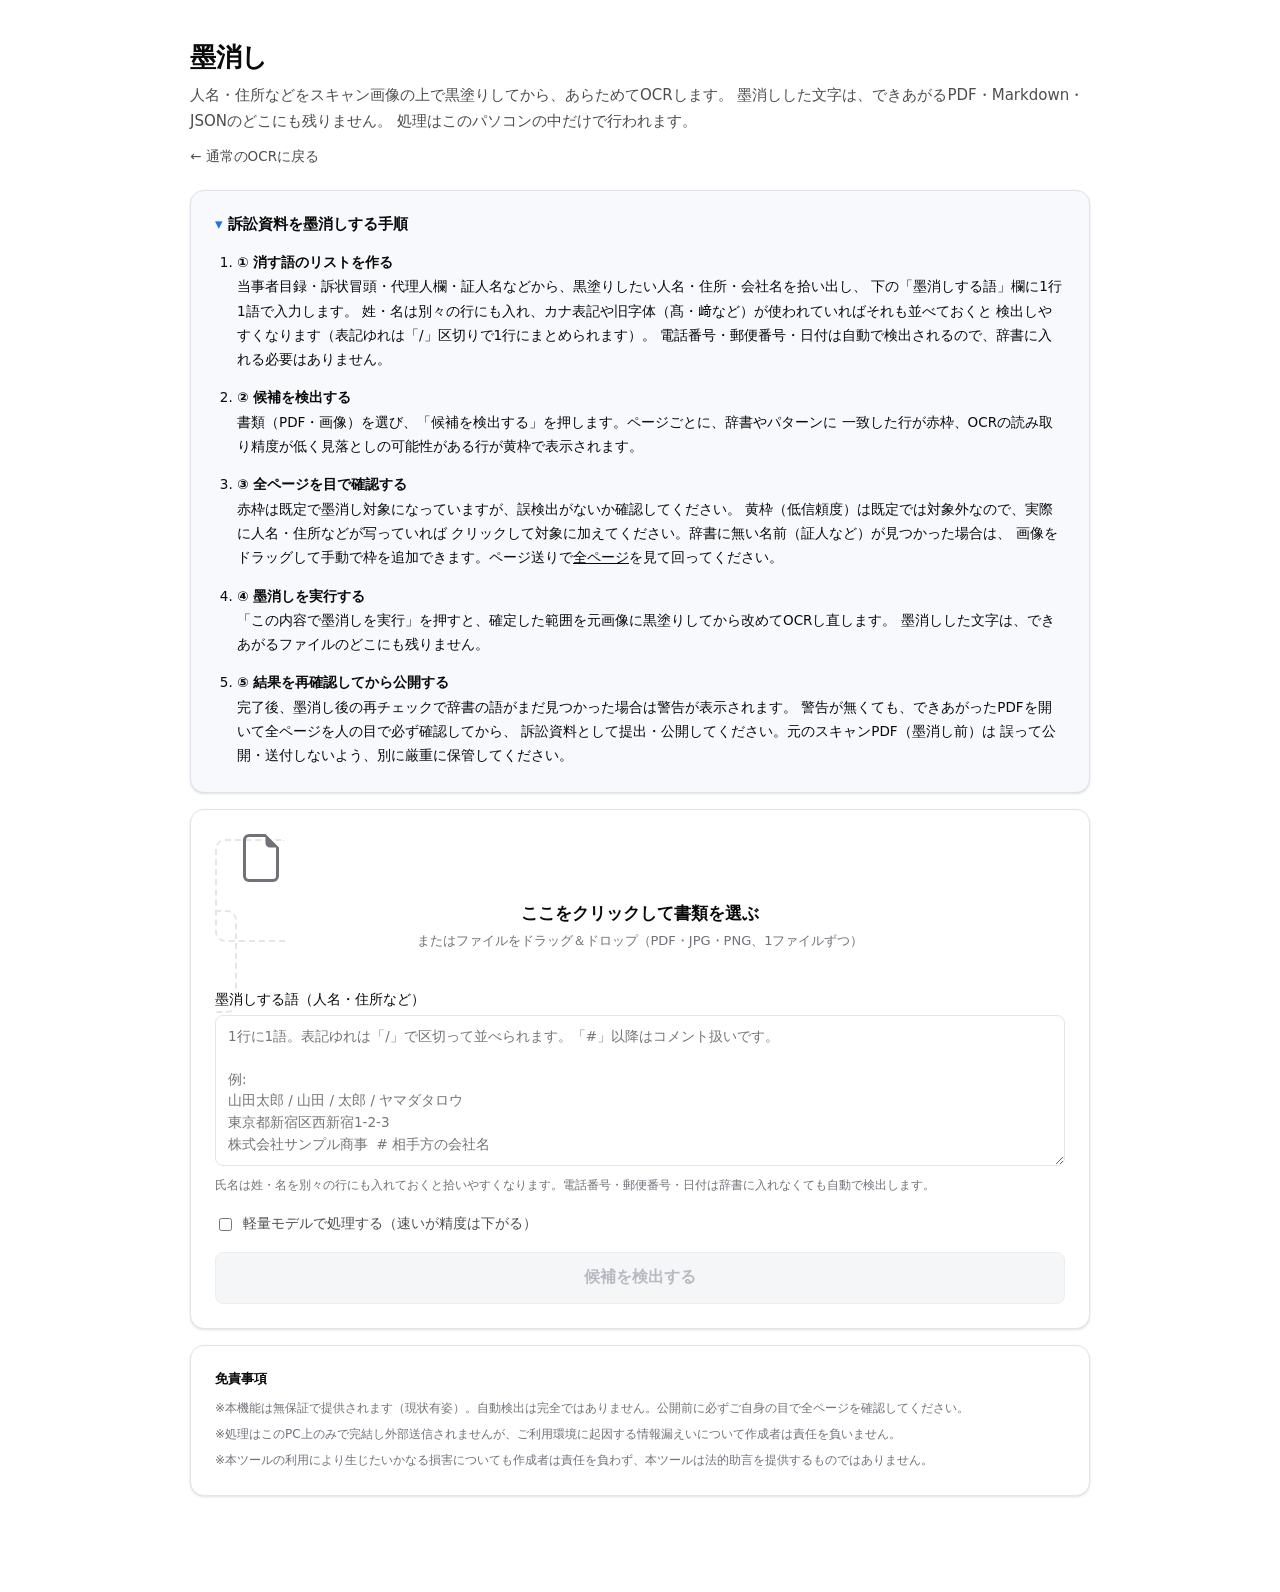
==== static/redact.html @ 0b7fd2a6 "Update scan-ocr" ====
<!DOCTYPE html>
<html lang="ja">
<head>
<meta charset="utf-8">
<meta name="viewport" content="width=device-width, initial-scale=1">
<title>墨消し - スキャンOCR</title>
<link rel="icon" type="image/svg+xml" href="favicon.svg">
<link rel="stylesheet" href="style.css?v=9">
<link rel="stylesheet" href="redact.css?v=1">
</head>
<body>
<div class="wrap wrap-wide">

  <h1 class="page-title">墨消し</h1>
  <p class="page-desc">
    人名・住所などをスキャン画像の上で黒塗りしてから、あらためてOCRします。
    墨消しした文字は、できあがるPDF・Markdown・JSONのどこにも残りません。
    処理はこのパソコンの中だけで行われます。
  </p>
  <p class="nav-link"><a href="index.html">← 通常のOCRに戻る</a></p>

  <!-- 訴訟資料を墨消しする手順 -->
  <details class="card howto-card" open>
    <summary class="howto-summary">訴訟資料を墨消しする手順</summary>
    <ol class="howto-list">
      <li>
        <strong>① 消す語のリストを作る</strong><br>
        当事者目録・訴状冒頭・代理人欄・証人名などから、黒塗りしたい人名・住所・会社名を拾い出し、
        下の「墨消しする語」欄に1行1語で入力します。
        姓・名は別々の行にも入れ、カナ表記や旧字体（髙・﨑など）が使われていればそれも並べておくと
        検出しやすくなります（表記ゆれは「/」区切りで1行にまとめられます）。
        電話番号・郵便番号・日付は自動で検出されるので、辞書に入れる必要はありません。
      </li>
      <li>
        <strong>② 候補を検出する</strong><br>
        書類（PDF・画像）を選び、「候補を検出する」を押します。ページごとに、辞書やパターンに
        一致した行が赤枠、OCRの読み取り精度が低く見落としの可能性がある行が黄枠で表示されます。
      </li>
      <li>
        <strong>③ 全ページを目で確認する</strong><br>
        赤枠は既定で墨消し対象になっていますが、誤検出がないか確認してください。
        黄枠（低信頼度）は既定では対象外なので、実際に人名・住所などが写っていれば
        クリックして対象に加えてください。辞書に無い名前（証人など）が見つかった場合は、
        画像をドラッグして手動で枠を追加できます。ページ送りで<u>全ページ</u>を見て回ってください。
      </li>
      <li>
        <strong>④ 墨消しを実行する</strong><br>
        「この内容で墨消しを実行」を押すと、確定した範囲を元画像に黒塗りしてから改めてOCRし直します。
        墨消しした文字は、できあがるファイルのどこにも残りません。
      </li>
      <li>
        <strong>⑤ 結果を再確認してから公開する</strong><br>
        完了後、墨消し後の再チェックで辞書の語がまだ見つかった場合は警告が表示されます。
        警告が無くても、できあがったPDFを開いて全ページを人の目で必ず確認してから、
        訴訟資料として提出・公開してください。元のスキャンPDF（墨消し前）は
        誤って公開・送付しないよう、別に厳重に保管してください。
      </li>
    </ol>
  </details>

  <!-- ① 取り込み -->
  <div class="card" id="uploadCard">
    <label class="dropzone" id="dropzone">
      <svg class="icon-lg" xmlns="http://www.w3.org/2000/svg" fill="currentColor" viewBox="0 0 16 16" aria-hidden="true">
        <path d="M14 14V4.5L9.5 0H4a2 2 0 0 0-2 2v12a2 2 0 0 0 2 2h8a2 2 0 0 0 2-2M9.5 3A1.5 1.5 0 0 0 11 4.5h2V14a1 1 0 0 1-1 1H4a1 1 0 0 1-1-1V2a1 1 0 0 1 1-1h5.5z"/>
      </svg>
      <p id="dropHint">ここをクリックして書類を選ぶ<br><span class="dropzone-sub">またはファイルをドラッグ＆ドロップ（PDF・JPG・PNG、1ファイルずつ）</span></p>
      <div class="filename" id="filename" hidden></div>
      <input type="file" id="fileInput" accept=".pdf,.jpg,.jpeg,.png,.bmp,.tiff,.tif">
    </label>

    <div class="field-group">
      <div class="field-label">墨消しする語（人名・住所など）</div>
      <textarea class="text-area" id="dictionaryInput" rows="6" placeholder="1行に1語。表記ゆれは「/」で区切って並べられます。「#」以降はコメント扱いです。&#10;&#10;例:&#10;山田太郎 / 山田 / 太郎 / ヤマダタロウ&#10;東京都新宿区西新宿1-2-3&#10;株式会社サンプル商事  # 相手方の会社名"></textarea>
      <p class="field-hint-plain">氏名は姓・名を別々の行にも入れておくと拾いやすくなります。電話番号・郵便番号・日付は辞書に入れなくても自動で検出します。</p>
    </div>

    <div class="options-row">
      <input type="checkbox" id="liteMode">
      <label for="liteMode">軽量モデルで処理する（速いが精度は下がる）</label>
    </div>

    <div class="actions-row">
      <button class="btn-primary btn-big" id="startBtn" disabled>候補を検出する</button>
    </div>
  </div>

  <!-- ② 検出中 -->
  <div class="card" id="progressCard" hidden>
    <p id="progressText">処理中…</p>
    <div class="progress-bar"><div class="progress-fill" id="progressFill"></div></div>
  </div>

  <!-- ③ レビュー -->
  <div class="card review-card" id="reviewCard" hidden>
    <p class="field-hint-plain review-help">
      赤枠＝自動検出された候補（黒塗り対象）。黄枠＝OCRの信頼度が低い行（要確認、既定では対象外）。
      枠をクリックで対象/対象外を切り替え。画像の上をドラッグすると手動で枠を追加できます。
    </p>

    <div class="page-nav">
      <button class="btn-outline" id="prevPageBtn">← 前のページ</button>
      <span id="pageIndicator">ページ 1 / 1</span>
      <button class="btn-outline" id="nextPageBtn">次のページ →</button>
    </div>

    <div class="canvas-wrap" id="canvasWrap">
      <img id="pageImg" alt="">
      <canvas id="overlay"></canvas>
    </div>

    <div class="candidate-list" id="candidateList"></div>

    <details class="advanced" open>
      <summary>出力設定</summary>
      <div class="field-group">
        <div class="field-label">作成するファイル</div>
        <div class="checkbox-row">
          <label><input type="checkbox" class="outputChk" value="pdf" checked> テキスト乗せPDF</label>
          <label><input type="checkbox" class="outputChk" value="md"> Markdown</label>
          <label><input type="checkbox" class="outputChk" value="json"> JSON</label>
        </div>
      </div>
      <div class="field-group">
        <div class="field-label">ファイル名（拡張子は自動で付きます）</div>
        <input type="text" class="text-input" id="nameTemplate" value="{stem}_墨消し済み">
      </div>
      <div class="field-group">
        <div class="field-label">保存先フォルダ（任意）</div>
        <div class="folder-row">
          <span class="folder-path" id="folderPath">未選択（ダウンロードのみ）</span>
          <button type="button" class="btn-outline" id="pickFolderBtn">フォルダを選ぶ</button>
        </div>
      </div>
    </details>

    <div class="actions-row">
      <button class="btn-primary btn-big" id="applyBtn">この内容で墨消しを実行</button>
    </div>
  </div>

  <!-- ④ 実行中 -->
  <div class="card" id="applyProgressCard" hidden>
    <p id="applyProgressText">墨消しを焼き込んでOCRし直しています…</p>
    <div class="progress-bar"><div class="progress-fill" id="applyProgressFill"></div></div>
  </div>

  <!-- ⑤ 結果 -->
  <div class="card" id="resultCard" hidden>
    <p class="result-summary" id="resultSummary"></p>
    <p class="saved-note" id="savedNote" hidden></p>
    <div class="result-row" id="resultItems"></div>

    <div class="leftover-box" id="leftoverBox" hidden>
      <div class="leftover-title">⚠ 墨消し後の再チェックで、辞書の語がまだ見つかりました</div>
      <p class="field-hint-plain">誤検出の可能性もありますが、念のため出力ファイルの該当ページをご自身の目でも確認してください。</p>
      <ul id="leftoverList"></ul>
    </div>

    <div class="reset-row">
      <button class="btn-outline" id="resetBtn">別のファイルを処理する</button>
    </div>
  </div>

  <!-- エラー -->
  <div class="card error-card" id="errorCard" hidden>
    <p id="errorText"></p>
  </div>

  <div class="card disclaimer-card">
    <div class="disclaimer-title">免責事項</div>
    <p class="disclaimer-text">※本機能は無保証で提供されます（現状有姿）。自動検出は完全ではありません。公開前に必ずご自身の目で全ページを確認してください。</p>
    <p class="disclaimer-text">※処理はこのPC上のみで完結し外部送信されませんが、ご利用環境に起因する情報漏えいについて作成者は責任を負いません。</p>
    <p class="disclaimer-text">※本ツールの利用により生じたいかなる損害についても作成者は責任を負わず、本ツールは法的助言を提供するものではありません。</p>
  </div>

</div>
<script src="redact.js?v=1"></script>
</body>
</html>
---- static/style.css ----
* { box-sizing: border-box; }
[hidden] { display: none !important; }
/* sidenote-pdf系と共通のデザイントークン（templex.jp実測分） */
:root {
  --tx-text: #0a0a0a;
  --tx-muted: #4d4d4d;
  --tx-muted-2: #71717a;
  --tx-border: #e5e5e5;
  --tx-bg-muted: #f2f2f2;
  --tx-radius-card: 14px;
  --tx-radius-btn: 8px;
  --tx-shadow-sm: 0 1px 3px rgba(0,0,0,.1), 0 1px 2px -1px rgba(0,0,0,.1);
  --tx-shadow-md: 0 4px 6px -1px rgba(0,0,0,.1), 0 2px 4px -2px rgba(0,0,0,.1);
  --accent: #1a73e8;
  --danger: #d33;
}
body {
  margin: 0; color: var(--tx-text); background: #fff;
  font-family: "Source Sans Pro", system-ui, "Hiragino Kaku Gothic ProN", Meiryo, sans-serif;
  padding: 40px 20px 80px;
}
.wrap { max-width: 640px; margin: 0 auto; }

.page-title { font-size: 26px; font-weight: 700; margin: 0 0 8px; letter-spacing: -.3px; }
.page-desc { font-size: 15px; color: var(--tx-muted); margin: 0 0 32px; line-height: 1.7; }

.card {
  border: 1px solid var(--tx-border); border-radius: var(--tx-radius-card);
  box-shadow: var(--tx-shadow-sm); background: #fff; padding: 24px; margin-bottom: 16px;
}

/* ── ファイル選択（ドロップゾーン） ── */
.dropzone {
  border: 2px dashed var(--tx-border); border-radius: 10px; padding: 40px 20px;
  text-align: center; cursor: pointer; transition: border-color .15s, background .15s;
}
.dropzone:hover, .dropzone.dragover { border-color: var(--tx-text); background: var(--tx-bg-muted); }
.dropzone .icon-lg { width: 48px; height: 48px; color: var(--tx-muted-2); margin-bottom: 14px; }
.dropzone p { margin: 0; font-size: 17px; font-weight: 600; color: var(--tx-text); line-height: 1.6; }
.dropzone-sub { display: block; font-size: 13px; font-weight: 400; color: var(--tx-muted-2); margin-top: 4px; }
.dropzone .filename { font-size: 16px; font-weight: 600; color: var(--tx-text); margin-top: 10px; }
.dropzone input[type="file"] { display: none; }

.options-row { display: flex; align-items: center; gap: 8px; margin-top: 20px; font-size: 13.5px; color: var(--tx-muted); }
.options-row input[type="checkbox"] { flex: none; }

/* ── 詳しい設定（フォルダ一括・ファイル名など、普段は畳んでおく） ── */
.advanced { margin-top: 20px; border-top: 1px solid var(--tx-border); padding-top: 16px; }
.advanced summary {
  cursor: pointer; font-size: 13.5px; color: var(--tx-muted); font-weight: 500; list-style: none;
}
.advanced summary::-webkit-details-marker { display: none; }
.advanced summary::before { content: "▸ "; color: var(--tx-muted-2); }
.advanced[open] summary::before { content: "▾ "; }
.advanced[open] summary { margin-bottom: 4px; }

/* ── 詳しい設定の中の小見出し（処理対象・出力・処理オプション） ── */
.msec { font-size: 13px; font-weight: 700; color: var(--tx-text); margin: 36px 0 12px; }
.msec:first-child { margin-top: 0; }

/* ── 出力形式・ファイル名・保存先フォルダ ── */
.field-group { margin-top: 20px; }
.field-label { font-size: 13.5px; color: var(--tx-text); margin: 0 0 6px; }
.field-hint-plain { font-size: 11.5px; color: var(--tx-muted-2); margin: 6px 0 0; line-height: 1.6; }
.checkbox-row { display: flex; flex-wrap: wrap; gap: 8px 20px; font-size: 14px; color: var(--tx-text); }
.checkbox-row label { display: inline-flex; align-items: center; gap: 6px; cursor: pointer; }
.field-hint { font-size: 11.5px; color: var(--danger); margin: 6px 0 0; }
.folder-row { display: flex; align-items: center; gap: 10px; }
.folder-path {
  flex: 1 1 auto; min-width: 0; font-size: 13.5px; color: var(--tx-muted);
  overflow: hidden; text-overflow: ellipsis; white-space: nowrap;
  border: 1px solid var(--tx-border); border-radius: var(--tx-radius-btn); padding: 0 12px; height: 40px;
  display: flex; align-items: center; background: var(--tx-bg-muted);
}
.folder-row .btn-outline { flex: none; }
.btn-icon-only { width: 40px; padding: 0; }
.text-input {
  width: 100%; height: 40px; padding: 0 12px; border-radius: var(--tx-radius-btn);
  border: 1px solid var(--tx-border); font-size: 14px; font-family: inherit;
  background: #fff; color: var(--tx-text);
}
.text-input:focus { outline: none; border-color: var(--tx-text); box-shadow: 0 0 0 3px rgba(10,10,10,.08); }

.actions-row { margin-top: 18px; }

/* ── ボタン共通 ── */
.btn-outline, .btn-primary {
  font-size: 14px; height: 40px; padding: 0 18px; border-radius: var(--tx-radius-btn);
  font-weight: 500; cursor: pointer; display: inline-flex; align-items: center; justify-content: center;
  gap: 6px; text-decoration: none; white-space: nowrap; font-family: inherit;
}
.btn-outline { background: #fff; color: var(--tx-text); border: 1px solid var(--tx-border); }
.btn-outline:hover { background: var(--tx-bg-muted); }
.btn-primary { background: var(--tx-text); color: #fff; border: 1px solid var(--tx-text); }
.btn-primary:hover { background: #262626; }
.btn-primary:disabled, .btn-outline:disabled { background: #f5f6f8; color: #b7bac2; border-color: #eee; cursor: not-allowed; }
.icon { width: 1.05em; height: 1.05em; flex: none; }

/* 一番押してほしい操作なので、幅いっぱい・大きめにして迷わせない */
.btn-big { width: 100%; height: 52px; font-size: 16px; font-weight: 600; }

/* ── 処理中 ── */
#progressCard p { margin: 0 0 12px; font-size: 14px; color: var(--tx-muted); font-variant-numeric: tabular-nums; }
.progress-bar { height: 8px; border-radius: 999px; background: var(--tx-bg-muted); overflow: hidden; }
.progress-fill { height: 100%; background: var(--tx-text); border-radius: 999px; width: 0%; transition: width .3s; }

/* ── 結果 ── */
.result-summary { margin: 0 0 8px; font-size: 14px; color: var(--tx-muted); }
.saved-note { margin: 0 0 16px; font-size: 13.5px; color: var(--tx-text); display: flex; align-items: center; gap: 10px; flex-wrap: wrap; }
.saved-note .path { color: var(--tx-muted); }
.result-row { display: flex; flex-direction: column; gap: 10px; }
.result-item {
  display: flex; align-items: center; justify-content: space-between; gap: 12px;
  border: 1px solid var(--tx-border); border-radius: 10px; padding: 12px 16px;
}
.result-item-label { display: flex; align-items: center; gap: 10px; font-size: 14px; font-weight: 500; }
.result-item-label .icon { width: 18px; height: 18px; color: var(--tx-muted-2); }
.result-item-desc { font-size: 12px; color: var(--tx-muted-2); margin-top: 2px; }
.reset-row { margin-top: 20px; text-align: center; }

/* ── フォルダ一括処理の結果一覧 ── */
.batch-list { display: flex; flex-direction: column; gap: 6px; font-size: 13.5px; }
.batch-list-item { display: flex; align-items: baseline; gap: 8px; }
.batch-status-ok { color: var(--tx-muted-2); flex: none; }
.batch-status-error { color: var(--danger); flex: none; font-weight: 600; }
.batch-list-item .fname { color: var(--tx-text); overflow-wrap: anywhere; }
.batch-list-item .emsg { color: var(--tx-muted-2); }

/* ── エラー ── */
.error-card { border-color: #f3c9c9; background: #fff7f7; }
.error-card p { margin: 0; font-size: 14px; color: var(--danger); }

/* ── 免責事項 ── */
.disclaimer-title { font-size: 13px; font-weight: 700; color: var(--tx-text); margin: 0 0 10px; }
.disclaimer-text { font-size: 12px; color: var(--tx-muted-2); margin: 0 0 6px; line-height: 1.7; }
.disclaimer-text:last-child { margin-bottom: 0; }

.footer-note { font-size: 12px; color: var(--tx-muted-2); text-align: center; margin-top: 24px; line-height: 1.7; }

@media (max-width: 500px) {
  body { padding: 24px 16px 60px; }
  .card { padding: 18px; }
}
---- static/redact.css ----
/* 墨消しページ専用のスタイル（style.cssのトークン・部品を流用） */

.wrap-wide { max-width: 900px; }

.nav-link { font-size: 13.5px; margin: -18px 0 24px; }
.nav-link a { color: var(--tx-muted); text-decoration: none; }
.nav-link a:hover { color: var(--tx-text); text-decoration: underline; }

/* ── 訴訟資料を墨消しする手順 ── */
.howto-card { background: #f7f9fc; border-color: #dce4f0; }
.howto-summary {
  cursor: pointer; font-size: 15px; font-weight: 700; color: var(--tx-text);
  list-style: none;
}
.howto-summary::-webkit-details-marker { display: none; }
.howto-summary::before { content: "▾ "; color: var(--accent); }
.howto-card:not([open]) .howto-summary::before { content: "▸ "; }
.howto-list { margin: 16px 0 0; padding-left: 22px; display: flex; flex-direction: column; gap: 14px; }
.howto-list li { font-size: 13.5px; line-height: 1.8; color: var(--tx-text); }
.howto-list strong { font-size: 13.5px; }

.text-area {
  width: 100%; min-height: 120px; padding: 10px 12px; border-radius: var(--tx-radius-btn);
  border: 1px solid var(--tx-border); font-size: 13.5px; font-family: inherit;
  background: #fff; color: var(--tx-text); resize: vertical; line-height: 1.6;
}
.text-area:focus { outline: none; border-color: var(--tx-text); box-shadow: 0 0 0 3px rgba(10,10,10,.08); }

.review-help { margin-bottom: 16px; }

.page-nav {
  display: flex; align-items: center; justify-content: center; gap: 16px;
  margin-bottom: 14px; font-size: 13.5px; color: var(--tx-muted);
}
.page-nav span { min-width: 110px; text-align: center; font-variant-numeric: tabular-nums; }

.canvas-wrap {
  position: relative; width: 100%; max-height: 78vh; overflow: auto;
  border: 1px solid var(--tx-border); border-radius: 10px; background: var(--tx-bg-muted);
  text-align: center; line-height: 0;
}
.canvas-wrap img { max-width: 100%; height: auto; display: inline-block; user-select: none; }
.canvas-wrap canvas {
  position: absolute; top: 0; left: 50%; transform: translateX(-50%);
  cursor: crosshair;
}

.candidate-list {
  margin-top: 16px; display: flex; flex-direction: column; gap: 6px;
  max-height: 220px; overflow-y: auto; border-top: 1px solid var(--tx-border); padding-top: 12px;
}
.candidate-row {
  display: flex; align-items: flex-start; gap: 10px; font-size: 13px; padding: 4px 2px;
  border-radius: 6px;
}
.candidate-row:hover { background: var(--tx-bg-muted); }
.candidate-row input[type="checkbox"] { margin-top: 3px; flex: none; }
.candidate-swatch { width: 10px; height: 10px; border-radius: 2px; margin-top: 4px; flex: none; }
.candidate-swatch.dict, .candidate-swatch.pattern, .candidate-swatch.manual { background: #e0433d; }
.candidate-swatch.low_confidence { background: #e0b400; }
.candidate-text { flex: 1; min-width: 0; }
.candidate-text .ctext { color: var(--tx-text); overflow-wrap: anywhere; }
.candidate-text .creason { color: var(--tx-muted-2); font-size: 11.5px; }
.candidate-empty { color: var(--tx-muted-2); font-size: 13px; padding: 8px 2px; }

.leftover-box {
  margin-top: 16px; padding: 14px 16px; border-radius: 10px;
  background: #fff7e6; border: 1px solid #f0d99a;
}
.leftover-title { font-size: 13.5px; font-weight: 700; color: #8a5a00; margin-bottom: 6px; }
.leftover-box ul { margin: 8px 0 0; padding-left: 20px; font-size: 12.5px; color: var(--tx-text); }
.leftover-box li { margin-bottom: 4px; }
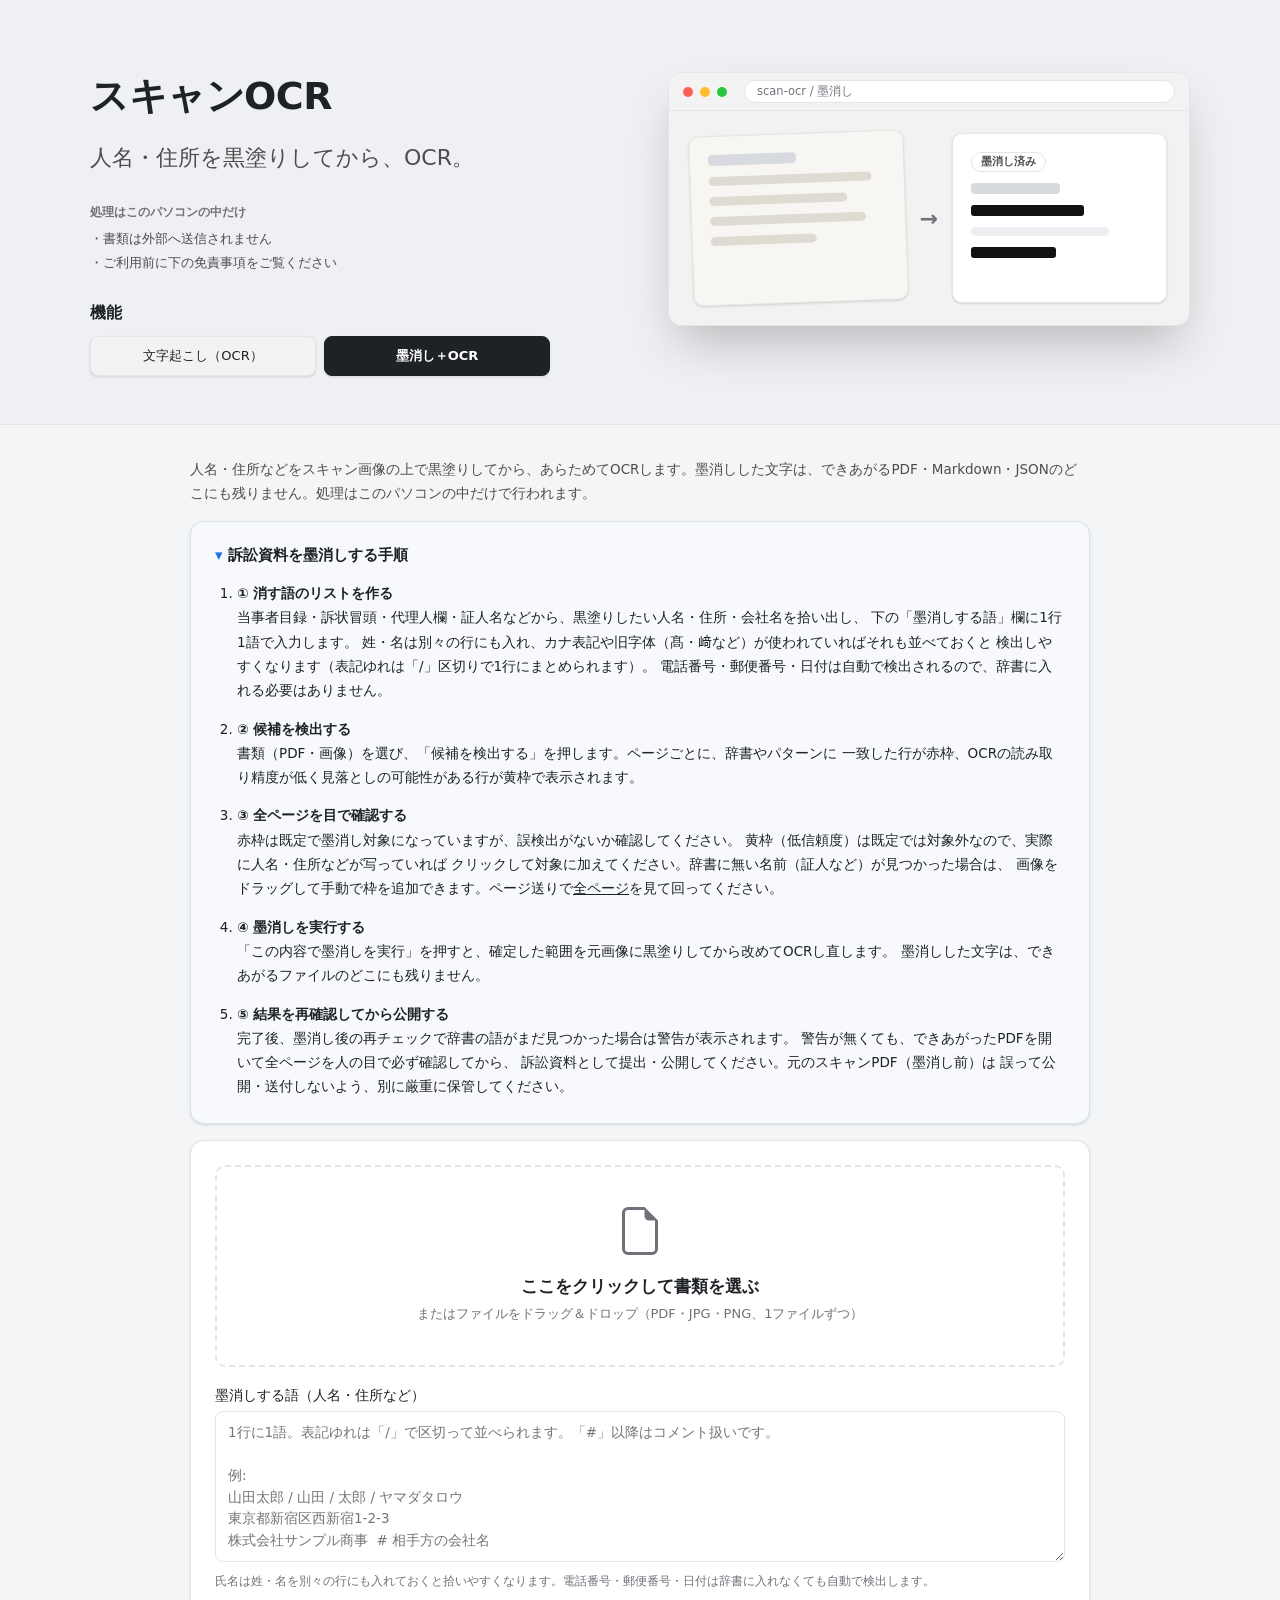
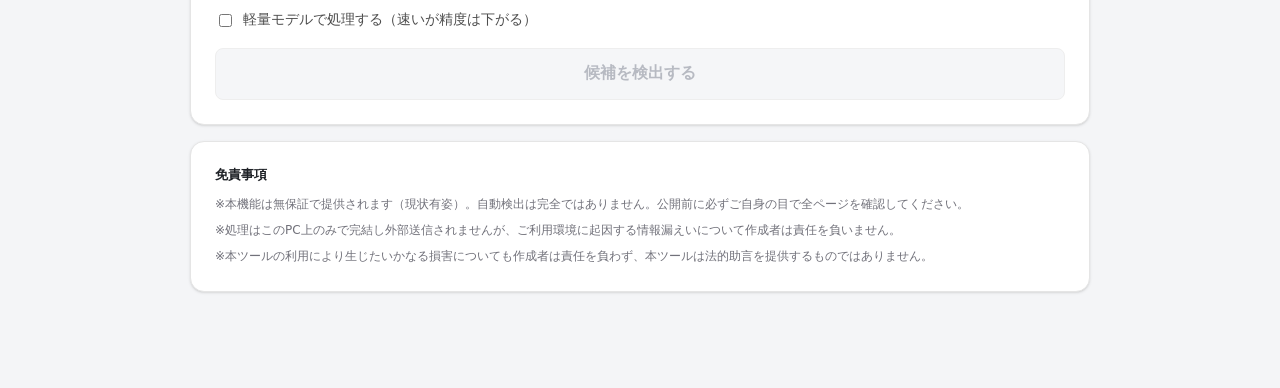
==== commit 1d80c3f9: "Update scan-ocr" ====
--- a/static/redact.html
+++ b/static/redact.html
@@ -5,19 +5,48 @@
 <meta name="viewport" content="width=device-width, initial-scale=1">
 <title>墨消し - スキャンOCR</title>
 <link rel="icon" type="image/svg+xml" href="favicon.svg">
-<link rel="stylesheet" href="style.css?v=9">
-<link rel="stylesheet" href="redact.css?v=1">
+<link rel="stylesheet" href="style.css?v=11">
+<link rel="stylesheet" href="redact.css?v=2">
 </head>
 <body>
+<header class="hero">
+  <div class="hero-inner">
+    <div class="hero-left">
+      <h1 class="hero-title">スキャンOCR</h1>
+      <p class="hero-desc">人名・住所を黒塗りしてから、OCR。</p>
+      <div class="hero-shortcuts">
+        <div class="hero-shortcuts-title">処理はこのパソコンの中だけ</div>
+        <ul>
+          <li>書類は外部へ送信されません</li>
+          <li>ご利用前に下の免責事項をご覧ください</li>
+        </ul>
+      </div>
+      <div class="hero-theme-section">
+        <div class="hero-theme-head"><span class="hero-theme-title">機能</span></div>
+        <div class="theme-grid">
+          <a class="theme-swatch" href="index.html">文字起こし（OCR）</a>
+          <a class="theme-swatch selected" href="redact.html">墨消し＋OCR</a>
+        </div>
+      </div>
+    </div>
+    <div class="hero-right">
+      <div class="browser-mock" aria-hidden="true">
+        <div class="browser-mock-bar"><span class="dot dot-red"></span><span class="dot dot-yellow"></span><span class="dot dot-green"></span><span class="browser-mock-url">scan-ocr / 墨消し</span></div>
+        <div class="browser-mock-body">
+          <div class="mock-flow">
+            <div class="mock-paper scan"><span class="mock-h" style="width:50%"></span><span class="mock-line" style="width:92%"></span><span class="mock-line" style="width:78%"></span><span class="mock-line" style="width:88%"></span><span class="mock-line" style="width:60%"></span></div>
+            <span class="mock-arrow">→</span>
+            <div class="mock-paper"><span class="mock-badge">墨消し済み</span><span class="mock-h" style="width:50%"></span><span class="mock-redact" style="width:64%"></span><span class="mock-line" style="width:78%"></span><span class="mock-redact" style="width:48%"></span></div>
+          </div>
+        </div>
+      </div>
+    </div>
+  </div>
+</header>
+
 <div class="wrap wrap-wide">
 
-  <h1 class="page-title">墨消し</h1>
-  <p class="page-desc">
-    人名・住所などをスキャン画像の上で黒塗りしてから、あらためてOCRします。
-    墨消しした文字は、できあがるPDF・Markdown・JSONのどこにも残りません。
-    処理はこのパソコンの中だけで行われます。
-  </p>
-  <p class="nav-link"><a href="index.html">← 通常のOCRに戻る</a></p>
+  <p class="page-note">人名・住所などをスキャン画像の上で黒塗りしてから、あらためてOCRします。墨消しした文字は、できあがるPDF・Markdown・JSONのどこにも残りません。処理はこのパソコンの中だけで行われます。</p>
 
   <!-- 訴訟資料を墨消しする手順 -->
   <details class="card howto-card" open>
--- a/static/style.css
+++ b/static/style.css
@@ -2,7 +2,7 @@
 [hidden] { display: none !important; }
 /* sidenote-pdf系と共通のデザイントークン（templex.jp実測分） */
 :root {
-  --tx-text: #0a0a0a;
+  --tx-text: #1e2126;
   --tx-muted: #4d4d4d;
   --tx-muted-2: #71717a;
   --tx-border: #e5e5e5;
@@ -15,14 +15,59 @@
   --danger: #d33;
 }
 body {
-  margin: 0; color: var(--tx-text); background: #fff;
+  margin: 0; color: var(--tx-text); background: #f4f5f7;
   font-family: "Source Sans Pro", system-ui, "Hiragino Kaku Gothic ProN", Meiryo, sans-serif;
-  padding: 40px 20px 80px;
+  padding: 28px 20px 80px; overflow-x: hidden;
 }
-.wrap { max-width: 640px; margin: 0 auto; }
+.wrap { max-width: 640px; margin: 32px auto 0; }
 
-.page-title { font-size: 26px; font-weight: 700; margin: 0 0 8px; letter-spacing: -.3px; }
-.page-desc { font-size: 15px; color: var(--tx-muted); margin: 0 0 32px; line-height: 1.7; }
+/* ── ヒーロー・「機能」ボタン（sidenote / pdf-tools と同じ構成） ── */
+.hero {
+  width: 100vw; position: relative; left: 50%; margin: -28px 0 0 -50vw;
+  padding: 72px 40px 48px; background: #eef0f3; border-bottom: 1px solid var(--tx-border);
+}
+.hero-inner { max-width: 1100px; margin: 0 auto; display: grid; grid-template-columns: 1fr 1fr; gap: 56px; align-items: start; }
+.hero-title { font-size: 38px; font-weight: 700; line-height: 1.28; letter-spacing: -.5px; margin: 0 0 18px; }
+.hero-desc { font-size: 22px; line-height: 1.7; color: var(--tx-muted); margin: 0 0 28px; max-width: 18em; }
+.hero-shortcuts { margin-top: 20px; }
+.hero-shortcuts-title { font-size: 12px; font-weight: 600; color: var(--tx-muted-2); margin-bottom: 6px; }
+.hero-shortcuts ul { list-style: none; margin: 0; padding: 0; font-size: 12.5px; line-height: 1.9; color: var(--tx-muted); }
+.hero-shortcuts li::before { content: "・"; }
+.hero-theme-section { margin-top: 28px; }
+.hero-theme-head { display: flex; align-items: center; gap: 8px; margin-bottom: 12px; }
+.hero-theme-title { font-size: 16px; font-weight: 700; }
+.theme-grid { display: grid; grid-template-columns: repeat(2, 1fr); gap: 8px; max-width: 460px; }
+.theme-swatch {
+  height: 40px; border: 1px solid var(--tx-border); background: var(--tx-bg-muted); border-radius: var(--tx-radius-btn);
+  font: inherit; font-size: 13px; font-weight: 500; color: var(--tx-text); cursor: pointer; text-align: center; padding: 0 8px;
+  box-shadow: var(--tx-shadow-sm); transition: box-shadow .15s, background .15s;
+  display: flex; align-items: center; justify-content: center; text-decoration: none;
+}
+.theme-swatch:hover { background: #e8e8ea; box-shadow: var(--tx-shadow-md); }
+.theme-swatch.selected { background: var(--tx-text); color: #fff; border-color: var(--tx-text); font-weight: 700; }
+.theme-swatch:focus-visible { outline: 2px solid var(--tx-text); outline-offset: 2px; }
+
+.browser-mock { border: 1px solid var(--tx-border); border-radius: var(--tx-radius-card); overflow: hidden; background: #fff; box-shadow: 0 25px 50px -12px rgba(0,0,0,.25); }
+.browser-mock-bar { height: 38px; display: flex; align-items: center; gap: 7px; padding: 0 14px; background: #f3f3f3; border-bottom: 1px solid var(--tx-border); }
+.browser-mock-bar .dot { width: 10px; height: 10px; border-radius: 50%; flex: none; }
+.dot-red { background: #ff5f57; } .dot-yellow { background: #ffbd2e; } .dot-green { background: #28c840; }
+.browser-mock-url { margin-left: 10px; font-size: 11.5px; color: var(--tx-muted-2); background: #fff; border: 1px solid var(--tx-border); border-radius: 999px; padding: 3px 12px; flex: 1 1 auto; }
+.browser-mock-body { background: var(--tx-bg-muted); padding: 22px; }
+.mock-flow { display: flex; align-items: center; gap: 14px; }
+.mock-paper { flex: 1; background: #fff; border: 1px solid var(--tx-border); border-radius: 10px; box-shadow: var(--tx-shadow-sm); padding: 18px; min-height: 170px; display: flex; flex-direction: column; gap: 11px; }
+.mock-paper.scan { transform: rotate(-2deg); background: #f7f6f2; }
+.mock-arrow { font-size: 22px; font-weight: 700; color: var(--tx-muted-2); flex: none; }
+.mock-h { height: 11px; border-radius: 4px; background: #d7dade; }
+.mock-line { height: 9px; border-radius: 5px; background: #eceef1; }
+.mock-paper.scan .mock-line { background: #dedbd2; }
+.mock-redact { height: 11px; border-radius: 3px; background: #111; }
+.mock-badge { align-self: flex-start; font-size: 10.5px; font-weight: 700; color: var(--tx-muted); border: 1px solid var(--tx-border); border-radius: 999px; padding: 2px 9px; background: #fff; }
+
+@media (max-width: 860px) {
+  .hero-inner { grid-template-columns: 1fr; gap: 32px; }
+  .hero-title { font-size: 30px; }
+}
+@media (max-width: 600px) { .hero { padding-left: 20px; padding-right: 20px; } .theme-grid { max-width: none; } }
 
 .card {
   border: 1px solid var(--tx-border); border-radius: var(--tx-radius-card);
@@ -32,7 +77,7 @@
 /* ── ファイル選択（ドロップゾーン） ── */
 .dropzone {
   border: 2px dashed var(--tx-border); border-radius: 10px; padding: 40px 20px;
-  text-align: center; cursor: pointer; transition: border-color .15s, background .15s;
+  text-align: center; cursor: pointer; transition: border-color .15s, background .15s; display: block;
 }
 .dropzone:hover, .dropzone.dragover { border-color: var(--tx-text); background: var(--tx-bg-muted); }
 .dropzone .icon-lg { width: 48px; height: 48px; color: var(--tx-muted-2); margin-bottom: 14px; }
--- a/static/redact.css
+++ b/static/redact.css
@@ -1,10 +1,8 @@
 /* 墨消しページ専用のスタイル（style.cssのトークン・部品を流用） */
 
 .wrap-wide { max-width: 900px; }
+.page-note { font-size: 13.5px; color: var(--tx-muted); line-height: 1.8; margin: 0 0 16px; }
 
-.nav-link { font-size: 13.5px; margin: -18px 0 24px; }
-.nav-link a { color: var(--tx-muted); text-decoration: none; }
-.nav-link a:hover { color: var(--tx-text); text-decoration: underline; }
 
 /* ── 訴訟資料を墨消しする手順 ── */
 .howto-card { background: #f7f9fc; border-color: #dce4f0; }
